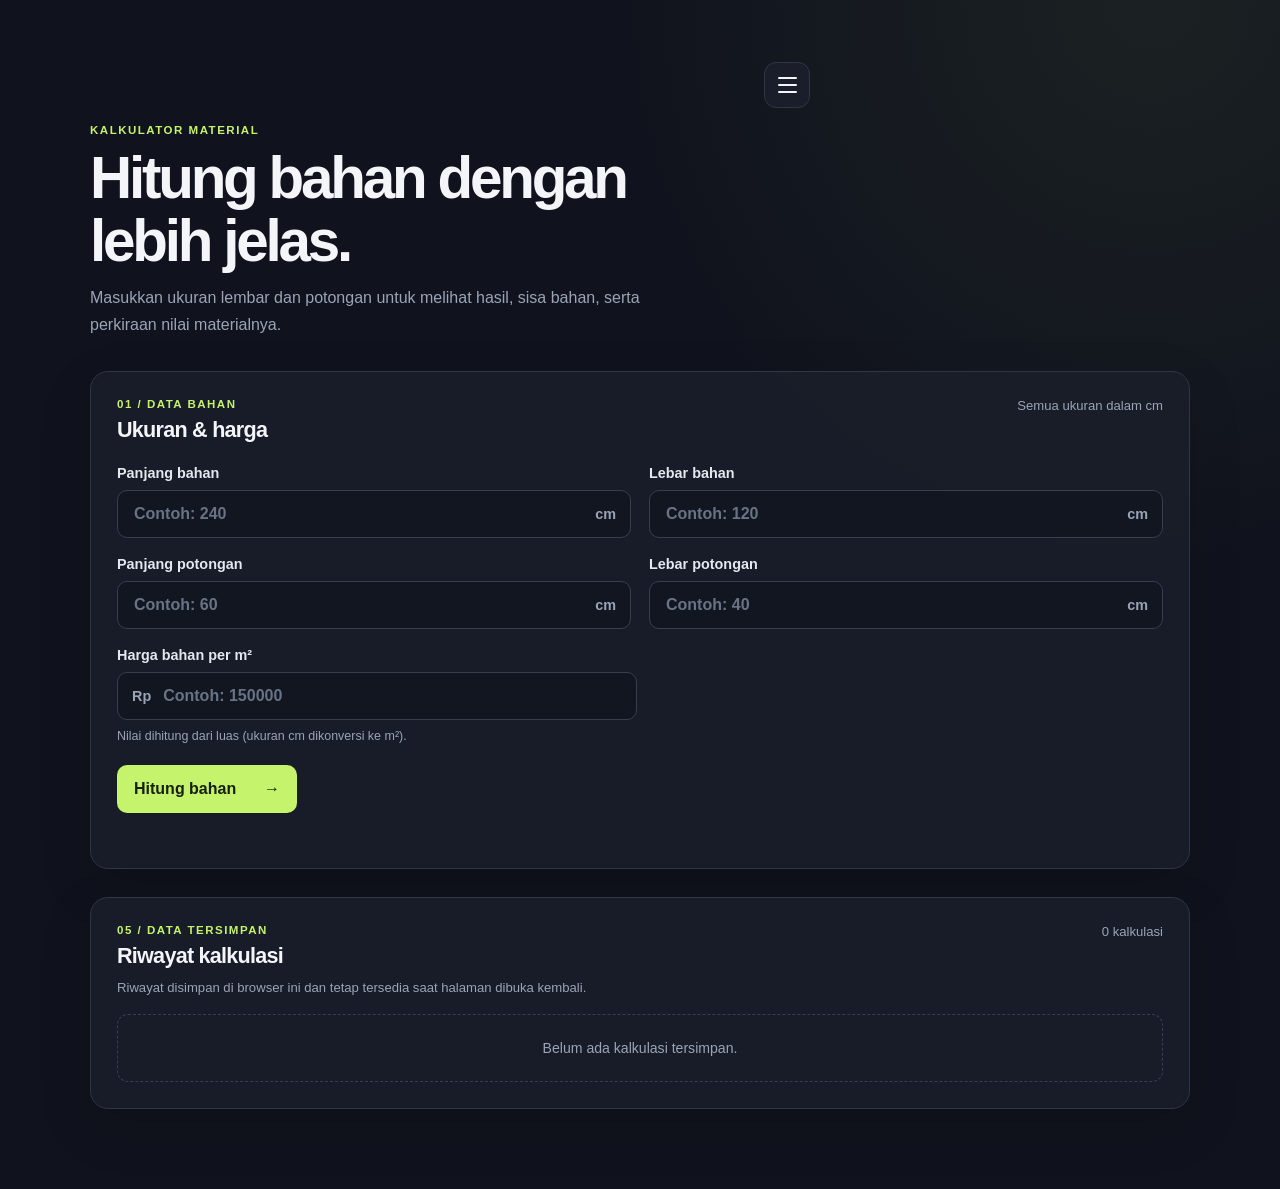
==== index.html @ a22ab29b "adding homepage for further update and resource control new file:   afirstview.html" ====
<!doctype html>
<html lang="id">
  <head>
    <meta charset="UTF-8" />
    <meta name="viewport" content="width=device-width, initial-scale=1" />
    <meta
      name="description"
      content="Hitung jumlah potongan, visualisasi sisa bahan, dan perkiraan nilai material."
    />
    <title>Kalkulator Potong Bahan</title>
    <link rel="stylesheet" href="style.css" />
  </head>
  <body>
    <main class="app-shell">
      <header class="page-header">
        <div class="page-menu-row">
          <div class="page-menu">
            <button
              id="menuToggle"
              class="menu-toggle"
              type="button"
              aria-label="Buka menu navigasi"
              aria-expanded="false"
              aria-controls="pageMenu"
            >
              <span></span>
              <span></span>
              <span></span>
            </button>
            <nav id="pageMenu" class="page-menu-links" aria-label="Navigasi halaman" hidden>
              <a href="afirstview.html">Beranda</a>
              <a href="index.html" aria-current="page">Kalkulator Potong Bahan</a>
            </nav>
          </div>
        </div>
        <p class="eyebrow">KALKULATOR MATERIAL</p>
        <h1>Hitung bahan dengan lebih jelas.</h1>
        <p class="intro">
          Masukkan ukuran lembar dan potongan untuk melihat hasil, sisa bahan,
          serta perkiraan nilai materialnya.
        </p>
      </header>

      <section class="panel input-panel" aria-labelledby="input-title">
        <div class="section-heading">
          <div>
            <p class="eyebrow">01 / DATA BAHAN</p>
            <h2 id="input-title">Ukuran &amp; harga</h2>
          </div>
          <span class="unit-note">Semua ukuran dalam cm</span>
        </div>

        <form id="calculatorForm">
          <div class="input-grid">
            <label class="field">
              <span>Panjang bahan</span>
              <span class="input-wrap">
                <input id="panjangBahan" name="panjangBahan" type="number" min="0" step="any" placeholder="Contoh: 240" required />
                <span>cm</span>
              </span>
            </label>
            <label class="field">
              <span>Lebar bahan</span>
              <span class="input-wrap">
                <input id="lebarBahan" name="lebarBahan" type="number" min="0" step="any" placeholder="Contoh: 120" required />
                <span>cm</span>
              </span>
            </label>
            <label class="field">
              <span>Panjang potongan</span>
              <span class="input-wrap">
                <input id="panjangPotong" name="panjangPotong" type="number" min="0" step="any" placeholder="Contoh: 60" required />
                <span>cm</span>
              </span>
            </label>
            <label class="field">
              <span>Lebar potongan</span>
              <span class="input-wrap">
                <input id="lebarPotong" name="lebarPotong" type="number" min="0" step="any" placeholder="Contoh: 40" required />
                <span>cm</span>
              </span>
            </label>
            <label class="field field-price">
              <span>Harga bahan per m²</span>
              <span class="input-wrap">
                <span>Rp</span>
                <input id="hargaPerMeter" name="hargaPerMeter" type="number" min="0" step="any" placeholder="Contoh: 150000" required />
              </span>
              <span class="field-hint">Nilai dihitung dari luas (ukuran cm dikonversi ke m²).</span>
            </label>
          </div>
          <button class="primary-button" type="submit">
            <span>Hitung bahan</span>
            <span aria-hidden="true">→</span>
          </button>
          <p id="statusMessage" class="status-message" role="status" aria-live="polite"></p>
        </form>
      </section>

      <section id="resultsSection" class="results-section" aria-labelledby="results-title" hidden>
        <div class="section-heading results-heading">
          <div>
            <p class="eyebrow">02 / HASIL KALKULASI</p>
            <h2 id="results-title">Ringkasan bahan</h2>
          </div>
          <span id="saveBadge" class="saved-badge">Menunggu penyimpanan</span>
        </div>

        <div class="metric-grid">
          <article class="metric-card metric-primary">
            <span class="metric-label">Jumlah potongan</span>
            <strong id="pieceCount" class="metric-value">—</strong>
            <span class="metric-detail">potongan utuh</span>
          </article>
          <article class="metric-card">
            <span class="metric-label">Luas bahan awal</span>
            <strong id="sheetArea" class="metric-value">—</strong>
            <span id="sheetAreaDetail" class="metric-detail">—</span>
          </article>
          <article class="metric-card">
            <span class="metric-label">Luas terpakai</span>
            <strong id="usedArea" class="metric-value">—</strong>
            <span id="usedAreaDetail" class="metric-detail">—</span>
          </article>
          <article class="metric-card">
            <span class="metric-label">Luas sisa</span>
            <strong id="leftoverArea" class="metric-value">—</strong>
            <span id="leftoverAreaDetail" class="metric-detail">—</span>
          </article>
        </div>

        <section class="panel value-panel" aria-labelledby="value-title">
          <div class="section-heading">
            <div>
              <p class="eyebrow">03 / NILAI MATERIAL</p>
              <h2 id="value-title">Perkiraan nilai tiap area</h2>
            </div>
            <span id="priceBasis" class="unit-note">Harga per m²</span>
          </div>
          <div class="value-grid">
            <div class="value-item">
              <span>Nilai seluruh bahan</span>
              <strong id="sheetValue">—</strong>
            </div>
            <div class="value-item">
              <span>Nilai area terpakai</span>
              <strong id="usedValue">—</strong>
            </div>
            <div class="value-item">
              <span>Nilai area sisa</span>
              <strong id="leftoverValue">—</strong>
            </div>
            <div class="value-item value-highlight">
              <span>Nilai per potongan</span>
              <strong id="pieceValue">—</strong>
            </div>
          </div>
          <p class="calculation-note">
            Perkiraan nilai berdasarkan luas saja, belum termasuk biaya potong
            atau faktor lain.
          </p>
        </section>

        <section class="panel visual-panel" aria-labelledby="visual-title">
          <div class="section-heading">
            <div>
              <p class="eyebrow">04 / VISUALISASI</p>
              <h2 id="visual-title">Sebelum &amp; sesudah dipotong</h2>
            </div>
          </div>
          <div class="diagram-grid">
            <article class="diagram-card">
              <h3>Sebelum dipotong</h3>
              <p id="beforeDimensions" class="diagram-subtitle"></p>
              <div id="beforeDiagram" class="diagram"></div>
            </article>
            <article class="diagram-card">
              <h3>Susunan setelah dipotong</h3>
              <p id="afterDimensions" class="diagram-subtitle"></p>
              <div id="afterDiagram" class="diagram"></div>
            </article>
          </div>
          <div class="visual-key" aria-label="Keterangan visual">
            <span><i class="key-swatch key-cut"></i>Area potongan utuh</span>
            <span><i class="key-swatch key-leftover"></i>Sisa bahan</span>
            <span><i class="key-swatch key-sheet"></i>Ukuran bahan awal</span>
          </div>
        </section>
      </section>

      <section class="panel history-panel" aria-labelledby="history-title">
        <div class="section-heading">
          <div>
            <p class="eyebrow">05 / DATA TERSIMPAN</p>
            <h2 id="history-title">Riwayat kalkulasi</h2>
          </div>
          <span id="historyCount" class="unit-note">0 kalkulasi</span>
        </div>
        <p class="history-note">
          Riwayat disimpan di browser ini dan tetap tersedia saat halaman dibuka kembali.
        </p>
        <div id="historyList" class="history-list"></div>
        <p id="emptyHistory" class="empty-state">Belum ada kalkulasi tersimpan.</p>
      </section>
    </main>
    <script src="main.js"></script>
  </body>
</html>
---- style.css ----
:root {
  color-scheme: dark;
  font-family: "Segoe UI", Arial, sans-serif;
  background: #10131d;
  color: #f3f5f8;
  font-synthesis: none;
  text-rendering: optimizeLegibility;
  --surface: #191e2a;
  --surface-soft: #202635;
  --line: #2e3545;
  --muted: #9aa4b6;
  --lime: #c5f36b;
  --green: #73d6a1;
  --orange: #f7b867;
}

* {
  box-sizing: border-box;
}

body {
  min-width: 320px;
  min-height: 100vh;
  margin: 0;
  background:
    radial-gradient(ellipse at 90% 0%, rgb(101 127 73 / 13%), transparent 34rem),
    #10131d;
}

button,
input {
  font: inherit;
}

.app-shell {
  width: min(100% - 40px, 1100px);
  margin: 0 auto;
  padding: 62px 0 80px;
}

.home-shell {
  max-width: 900px;
  padding-top: clamp(64px, 13vh, 132px);
}

.home-header {
  margin-bottom: 42px;
}

.home-features {
  max-width: 720px;
}

.home-feature-grid {
  display: grid;
  gap: 12px;
}

.home-feature-card {
  display: grid;
  grid-template-columns: auto 1fr auto;
  align-items: center;
  gap: 18px;
  padding: 22px;
  border: 1px solid var(--line);
  border-radius: 15px;
  background: var(--surface);
  color: inherit;
  text-decoration: none;
  transition: border-color 150ms ease, transform 150ms ease, background 150ms ease;
}

.home-feature-card:hover {
  transform: translateY(-2px);
  border-color: rgb(197 243 107 / 55%);
  background: var(--surface-soft);
}

.home-feature-card:focus-visible {
  outline: 3px solid var(--lime);
  outline-offset: 3px;
}

.home-feature-number {
  display: grid;
  width: 42px;
  height: 42px;
  place-items: center;
  border: 1px solid rgb(197 243 107 / 30%);
  border-radius: 12px;
  color: var(--lime);
  font-size: 0.8rem;
  font-weight: 700;
}

.home-feature-content {
  display: grid;
  gap: 5px;
}

.home-feature-content strong {
  font-size: 1rem;
}

.home-feature-content > span {
  color: var(--muted);
  font-size: 0.86rem;
  line-height: 1.5;
}

.home-feature-arrow {
  color: var(--lime);
  font-size: 1.35rem;
}

.page-menu-row {
  display: flex;
  justify-content: flex-end;
  margin-bottom: 16px;
}

.page-menu {
  position: relative;
}

.menu-toggle {
  display: grid;
  width: 46px;
  height: 46px;
  align-content: center;
  justify-items: center;
  gap: 5px;
  padding: 0;
  border: 1px solid var(--line);
  border-radius: 12px;
  background: var(--surface);
  color: #f3f5f8;
  cursor: pointer;
}

.menu-toggle:hover {
  border-color: rgb(197 243 107 / 55%);
}

.menu-toggle:focus-visible,
.page-menu-links a:focus-visible {
  outline: 3px solid var(--lime);
  outline-offset: 3px;
}

.menu-toggle span {
  width: 19px;
  height: 2px;
  border-radius: 2px;
  background: currentColor;
}

.page-menu-links {
  position: absolute;
  z-index: 2;
  top: calc(100% + 8px);
  right: 0;
  display: grid;
  width: max-content;
  min-width: 220px;
  gap: 4px;
  padding: 7px;
  border: 1px solid var(--line);
  border-radius: 12px;
  background: var(--surface);
  box-shadow: 0 14px 35px rgb(0 0 0 / 28%);
}

.page-menu-links a {
  padding: 10px 12px;
  border-radius: 8px;
  color: #f3f5f8;
  font-size: 0.88rem;
  text-decoration: none;
}

.page-menu-links a:hover,
.page-menu-links a[aria-current="page"] {
  background: var(--surface-soft);
  color: var(--lime);
}

.page-header {
  max-width: 720px;
  margin-bottom: 32px;
}

.eyebrow {
  margin: 0 0 10px;
  color: var(--lime);
  font-size: 0.72rem;
  font-weight: 700;
  letter-spacing: 0.13em;
}

h1,
h2,
h3,
p {
  margin-top: 0;
}

h1,
h2,
h3 {
  font-family: "Segoe UI", Arial, sans-serif;
}

h1 {
  max-width: 650px;
  margin-bottom: 12px;
  font-size: clamp(2.2rem, 5vw, 3.65rem);
  letter-spacing: -0.055em;
  line-height: 1.08;
}

.intro {
  max-width: 610px;
  margin-bottom: 0;
  color: var(--muted);
  font-size: 1rem;
  line-height: 1.7;
}

.panel {
  margin-top: 20px;
  padding: 26px;
  border: 1px solid var(--line);
  border-radius: 18px;
  background: rgb(25 30 42 / 92%);
  box-shadow: 0 18px 55px rgb(0 0 0 / 12%);
}

.input-panel {
  margin-top: 0;
}

.section-heading {
  display: flex;
  align-items: flex-start;
  justify-content: space-between;
  gap: 16px;
  margin-bottom: 22px;
}

.section-heading .eyebrow {
  margin-bottom: 7px;
}

h2 {
  margin-bottom: 0;
  font-size: 1.35rem;
  letter-spacing: -0.035em;
}

.unit-note,
.saved-badge {
  color: var(--muted);
  font-size: 0.82rem;
}

.saved-badge {
  padding: 7px 10px;
  border: 1px solid rgb(115 214 161 / 25%);
  border-radius: 999px;
  color: var(--green);
  white-space: nowrap;
}

.saved-badge.is-error {
  border-color: rgb(255 154 154 / 28%);
  color: #ff9a9a;
}

.input-grid {
  display: grid;
  grid-template-columns: repeat(2, minmax(0, 1fr));
  gap: 18px;
}

.field {
  display: flex;
  min-width: 0;
  flex-direction: column;
  gap: 9px;
  color: #e4e8ef;
  font-size: 0.9rem;
  font-weight: 600;
}

.field-price {
  grid-column: 1 / -1;
  max-width: 520px;
}

.input-wrap {
  display: flex;
  height: 48px;
  align-items: center;
  gap: 10px;
  padding: 0 14px;
  border: 1px solid #363e50;
  border-radius: 10px;
  background: #111620;
  color: var(--muted);
}

.input-wrap:focus-within {
  border-color: var(--lime);
  box-shadow: 0 0 0 3px rgb(197 243 107 / 10%);
}

.input-wrap input {
  width: 100%;
  min-width: 0;
  height: 100%;
  border: 0;
  outline: 0;
  background: transparent;
  color: #f3f5f8;
  font-size: 1rem;
}

.input-wrap input::placeholder {
  color: #697386;
}

.input-wrap input::-webkit-inner-spin-button,
.input-wrap input::-webkit-outer-spin-button {
  margin: 0;
  appearance: none;
}

.field-hint {
  color: var(--muted);
  font-size: 0.78rem;
  font-weight: 400;
}

.primary-button {
  display: flex;
  min-width: 180px;
  min-height: 48px;
  align-items: center;
  justify-content: space-between;
  gap: 24px;
  margin-top: 22px;
  padding: 0 17px;
  border: 0;
  border-radius: 10px;
  background: var(--lime);
  color: #172010;
  cursor: pointer;
  font-weight: 700;
  transition: background 150ms ease, transform 150ms ease;
}

.primary-button:hover {
  transform: translateY(-1px);
  background: #d3ff80;
}

.primary-button:focus-visible,
.delete-entry:focus-visible {
  outline: 3px solid #fff;
  outline-offset: 3px;
}

.status-message {
  min-height: 1.25em;
  margin: 12px 0 0;
  color: var(--green);
  font-size: 0.86rem;
}

.status-message.is-error {
  color: #ff9a9a;
}

.results-section {
  margin-top: 38px;
}

.results-heading {
  align-items: center;
  margin-bottom: 16px;
}

.metric-grid {
  display: grid;
  grid-template-columns: repeat(4, minmax(0, 1fr));
  gap: 12px;
}

.metric-card {
  display: flex;
  min-height: 140px;
  flex-direction: column;
  align-items: flex-start;
  padding: 18px;
  border: 1px solid var(--line);
  border-radius: 14px;
  background: var(--surface);
}

.metric-primary {
  border-color: rgb(197 243 107 / 35%);
  background: linear-gradient(145deg, #273322, #1a211e 75%);
}

.metric-label,
.metric-detail {
  color: var(--muted);
  font-size: 0.82rem;
}

.metric-value {
  margin: 13px 0 3px;
  font-family: Manrope, sans-serif;
  font-size: clamp(1.45rem, 3vw, 2rem);
  letter-spacing: -0.045em;
}

.value-grid {
  display: grid;
  grid-template-columns: repeat(2, minmax(0, 1fr));
  gap: 10px;
}

.value-item {
  display: flex;
  min-height: 76px;
  align-items: center;
  justify-content: space-between;
  gap: 16px;
  padding: 14px 16px;
  border: 1px solid var(--line);
  border-radius: 11px;
  background: var(--surface-soft);
  color: var(--muted);
  font-size: 0.9rem;
}

.value-item strong {
  color: #f3f5f8;
  font-size: 1rem;
  text-align: right;
  white-space: nowrap;
}

.value-highlight {
  border-color: rgb(197 243 107 / 28%);
  background: rgb(197 243 107 / 7%);
}

.value-highlight strong {
  color: var(--lime);
}

.calculation-note,
.history-note {
  margin: 16px 0 0;
  color: var(--muted);
  font-size: 0.82rem;
  line-height: 1.6;
}

.diagram-grid {
  display: grid;
  grid-template-columns: repeat(2, minmax(0, 1fr));
  gap: 14px;
}

.diagram-card {
  min-width: 0;
  padding: 18px;
  border: 1px solid var(--line);
  border-radius: 13px;
  background: #141923;
}

.diagram-card h3 {
  margin-bottom: 4px;
  font-size: 1rem;
}

.diagram-subtitle {
  margin-bottom: 5px;
  color: var(--muted);
  font-size: 0.78rem;
}

.diagram {
  display: flex;
  min-height: 210px;
  align-items: center;
  justify-content: center;
  overflow: hidden;
}

.diagram svg {
  display: block;
  width: 100%;
  max-height: 230px;
  overflow: visible;
}

.visual-key {
  display: flex;
  flex-wrap: wrap;
  gap: 12px 22px;
  margin-top: 17px;
  color: var(--muted);
  font-size: 0.82rem;
}

.visual-key span {
  display: inline-flex;
  align-items: center;
  gap: 8px;
}

.key-swatch {
  display: inline-block;
  width: 12px;
  height: 12px;
  border-radius: 3px;
}

.key-cut {
  background: var(--green);
}

.key-leftover {
  background: var(--orange);
}

.key-sheet {
  border: 1px solid #8892a6;
  background: transparent;
}

.history-panel {
  margin-top: 28px;
}

.history-panel .section-heading {
  margin-bottom: 8px;
}

.history-note {
  margin: 0 0 16px;
}

.history-list {
  display: grid;
  gap: 10px;
}

.history-entry {
  display: flex;
  align-items: center;
  justify-content: space-between;
  gap: 18px;
  padding: 15px 16px;
  border: 1px solid var(--line);
  border-radius: 11px;
  background: #141923;
}

.history-entry-main {
  min-width: 0;
}

.history-entry-title {
  margin-bottom: 4px;
  color: #edf0f5;
  font-weight: 600;
}

.history-entry-detail,
.history-entry-date {
  margin-bottom: 0;
  color: var(--muted);
  font-size: 0.8rem;
  line-height: 1.5;
}

.history-entry-side {
  display: flex;
  flex-shrink: 0;
  align-items: center;
  gap: 14px;
}

.history-entry-value {
  color: var(--lime);
  font-weight: 700;
  text-align: right;
}

.delete-entry {
  padding: 7px 10px;
  border: 1px solid #424b5e;
  border-radius: 8px;
  background: transparent;
  color: #cad0dc;
  cursor: pointer;
  font-size: 0.78rem;
}

.delete-entry:hover {
  border-color: #ff9a9a;
  color: #ff9a9a;
}

.empty-state {
  margin: 0;
  padding: 25px 16px;
  border: 1px dashed #363e50;
  border-radius: 11px;
  color: var(--muted);
  font-size: 0.88rem;
  text-align: center;
}

[hidden] {
  display: none !important;
}

@media (max-width: 760px) {
  .app-shell {
    width: min(100% - 28px, 580px);
    padding-top: 38px;
  }

  .metric-grid {
    grid-template-columns: repeat(2, minmax(0, 1fr));
  }

  .diagram-grid {
    grid-template-columns: 1fr;
  }
}

@media (max-width: 480px) {
  .app-shell {
    width: min(100% - 22px, 420px);
  }

  .home-feature-card {
    gap: 12px;
    padding: 17px;
  }

  .panel {
    padding: 19px;
    border-radius: 15px;
  }

  .input-grid,
  .value-grid {
    grid-template-columns: 1fr;
  }

  .field-price {
    grid-column: auto;
  }

  .unit-note,
  .saved-badge {
    font-size: 0.73rem;
    text-align: right;
  }

  .results-heading {
    align-items: flex-start;
  }

  .history-entry {
    align-items: flex-start;
    flex-direction: column;
  }

  .history-entry-side {
    width: 100%;
    justify-content: space-between;
  }
}
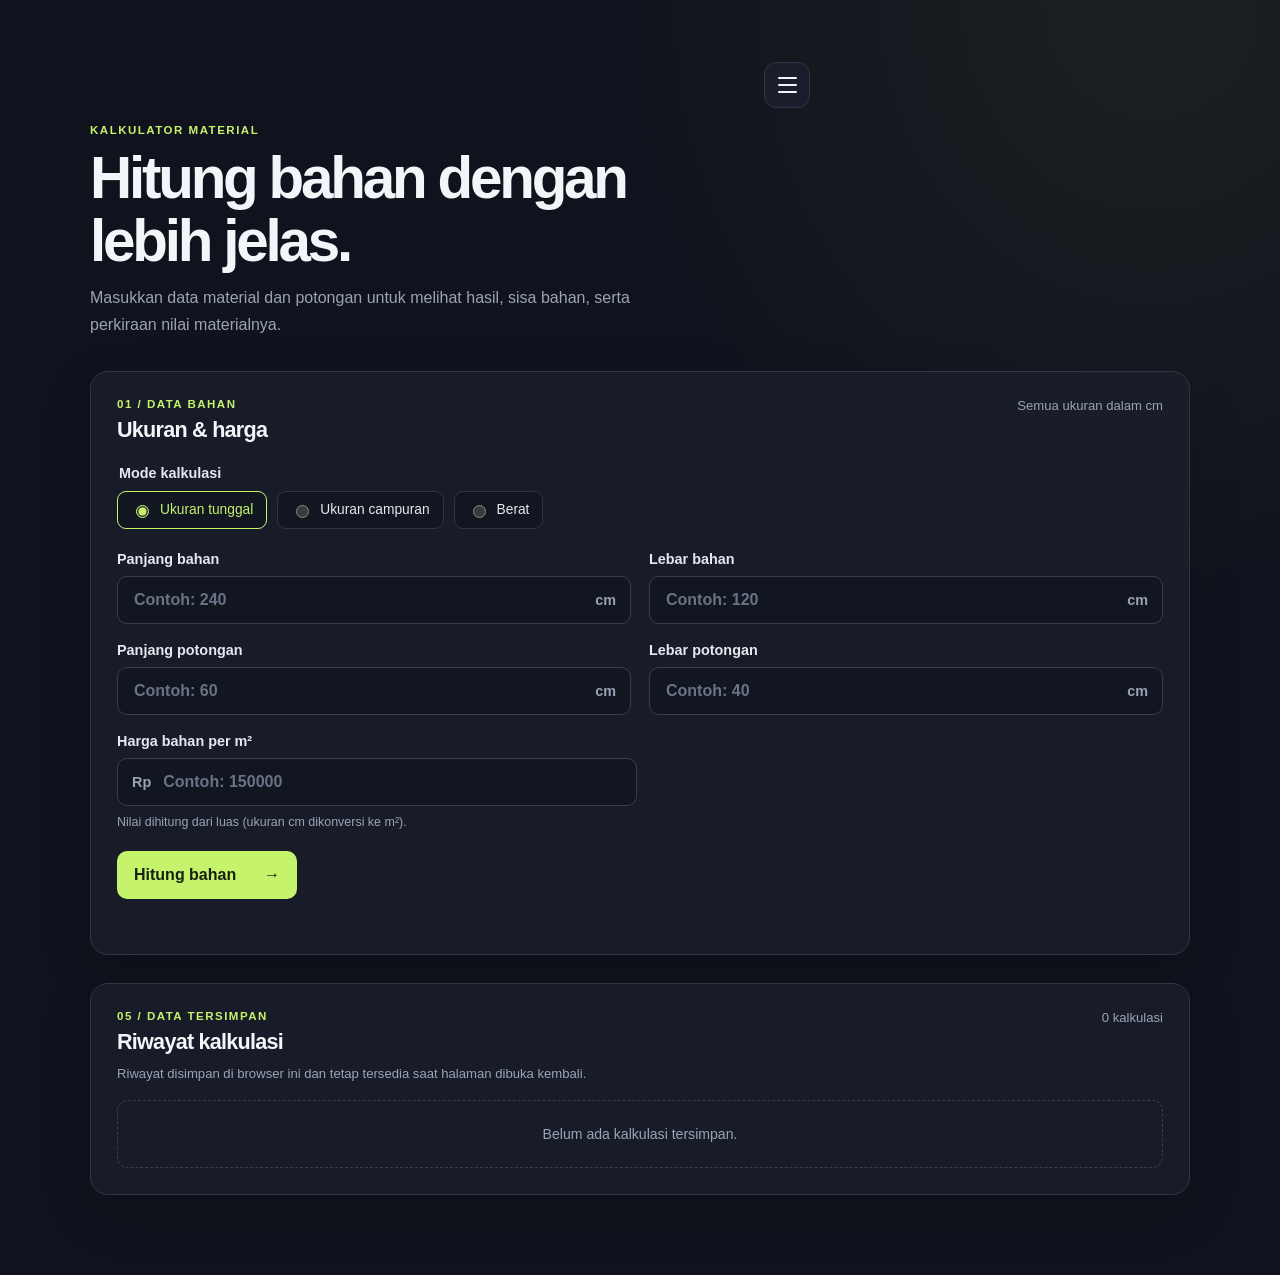
==== commit 3feea3f3: "new feature: added new feature to the application" ====
--- a/index.html
+++ b/index.html
@@ -5,7 +5,7 @@
     <meta name="viewport" content="width=device-width, initial-scale=1" />
     <meta
       name="description"
-      content="Hitung jumlah potongan, visualisasi sisa bahan, dan perkiraan nilai material."
+      content="Hitung potongan ukuran tunggal atau campuran berdasarkan ukuran maupun berat bahan."
     />
     <title>Kalkulator Potong Bahan</title>
     <link rel="stylesheet" href="style.css" />
@@ -27,16 +27,23 @@
               <span></span>
               <span></span>
             </button>
-            <nav id="pageMenu" class="page-menu-links" aria-label="Navigasi halaman" hidden>
+            <nav
+              id="pageMenu"
+              class="page-menu-links"
+              aria-label="Navigasi halaman"
+              hidden
+            >
               <a href="afirstview.html">Beranda</a>
-              <a href="index.html" aria-current="page">Kalkulator Potong Bahan</a>
+              <a href="index.html" aria-current="page"
+                >Kalkulator Potong Bahan</a
+              >
             </nav>
           </div>
         </div>
         <p class="eyebrow">KALKULATOR MATERIAL</p>
         <h1>Hitung bahan dengan lebih jelas.</h1>
         <p class="intro">
-          Masukkan ukuran lembar dan potongan untuk melihat hasil, sisa bahan,
+          Masukkan data material dan potongan untuk melihat hasil, sisa bahan,
           serta perkiraan nilai materialnya.
         </p>
       </header>
@@ -47,57 +54,193 @@
             <p class="eyebrow">01 / DATA BAHAN</p>
             <h2 id="input-title">Ukuran &amp; harga</h2>
           </div>
-          <span class="unit-note">Semua ukuran dalam cm</span>
+          <span id="unitNote" class="unit-note">Semua ukuran dalam cm</span>
         </div>
 
         <form id="calculatorForm">
+          <fieldset class="mode-switch">
+            <legend>Mode kalkulasi</legend>
+            <label>
+              <input
+                type="radio"
+                name="calculationMode"
+                value="single"
+                checked
+              />
+              Ukuran tunggal
+            </label>
+            <label>
+              <input type="radio" name="calculationMode" value="multi" />
+              Ukuran campuran
+            </label>
+            <label>
+              <input type="radio" name="calculationMode" value="weight" />
+              Berat
+            </label>
+          </fieldset>
+
           <div class="input-grid">
+            <label class="field dimensions-field">
+              <span>Panjang bahan</span>
+              <span class="input-wrap">
+                <input
+                  id="panjangBahan"
+                  name="panjangBahan"
+                  type="number"
+                  min="0"
+                  step="any"
+                  placeholder="Contoh: 240"
+                  required
+                />
+                <span>cm</span>
+              </span>
+            </label>
+            <label class="field dimensions-field">
+              <span>Lebar bahan</span>
+              <span class="input-wrap">
+                <input
+                  id="lebarBahan"
+                  name="lebarBahan"
+                  type="number"
+                  min="0"
+                  step="any"
+                  placeholder="Contoh: 120"
+                  required
+                />
+                <span>cm</span>
+              </span>
+            </label>
+            <label class="field single-size-field">
+              <span>Panjang potongan</span>
+              <span class="input-wrap">
+                <input
+                  id="panjangPotong"
+                  name="panjangPotong"
+                  type="number"
+                  min="0"
+                  step="any"
+                  placeholder="Contoh: 60"
+                  required
+                />
+                <span>cm</span>
+              </span>
+            </label>
+            <label class="field single-size-field">
+              <span>Lebar potongan</span>
+              <span class="input-wrap">
+                <input
+                  id="lebarPotong"
+                  name="lebarPotong"
+                  type="number"
+                  min="0"
+                  step="any"
+                  placeholder="Contoh: 40"
+                  required
+                />
+                <span>cm</span>
+              </span>
+            </label>
+            <label class="field field-price size-price-field">
+              <span>Harga bahan per m²</span>
+              <span class="input-wrap">
+                <span>Rp</span>
+                <input
+                  id="hargaPerMeter"
+                  name="hargaPerMeter"
+                  type="number"
+                  min="0"
+                  step="any"
+                  placeholder="Contoh: 150000"
+                  required
+                />
+              </span>
+              <span class="field-hint"
+                >Nilai dihitung dari luas (ukuran cm dikonversi ke m²).</span
+              >
+            </label>
+          </div>
+          <section
+            id="multiSizeFields"
+            class="mode-fields"
+            hidden
+            aria-labelledby="multi-size-title"
+          >
+            <div class="section-heading compact-heading">
+              <div>
+                <h3 id="multi-size-title">Ukuran potongan</h3>
+                <p class="field-hint">
+                  Masukkan semua ukuran yang ingin dibuat. Kalkulator mencoba
+                  memasukkan tiap ukuran setidaknya sekali, orientasi boleh
+                  diputar, lalu mengisi sisa bahan.
+                </p>
+              </div>
+            </div>
+            <div id="sizeRows" class="size-rows"></div>
+            <button id="addSizeButton" class="secondary-button" type="button">
+              + Tambah ukuran
+            </button>
+            <p class="field-hint">Maksimal 10 jenis ukuran.</p>
+          </section>
+          <div class="input-grid weight-fields" hidden>
             <label class="field">
-              <span>Panjang bahan</span>
-              <span class="input-wrap">
-                <input id="panjangBahan" name="panjangBahan" type="number" min="0" step="any" placeholder="Contoh: 240" required />
-                <span>cm</span>
+              <span>Berat bahan tersedia</span>
+              <span class="input-wrap">
+                <input
+                  id="materialWeight"
+                  type="number"
+                  min="0"
+                  step="any"
+                  placeholder="Contoh: 20"
+                />
+                <span>kg</span>
               </span>
             </label>
             <label class="field">
-              <span>Lebar bahan</span>
-              <span class="input-wrap">
-                <input id="lebarBahan" name="lebarBahan" type="number" min="0" step="any" placeholder="Contoh: 120" required />
-                <span>cm</span>
-              </span>
-            </label>
-            <label class="field">
-              <span>Panjang potongan</span>
-              <span class="input-wrap">
-                <input id="panjangPotong" name="panjangPotong" type="number" min="0" step="any" placeholder="Contoh: 60" required />
-                <span>cm</span>
-              </span>
-            </label>
-            <label class="field">
-              <span>Lebar potongan</span>
-              <span class="input-wrap">
-                <input id="lebarPotong" name="lebarPotong" type="number" min="0" step="any" placeholder="Contoh: 40" required />
-                <span>cm</span>
+              <span>Berat per potongan</span>
+              <span class="input-wrap">
+                <input
+                  id="pieceWeight"
+                  type="number"
+                  min="0"
+                  step="any"
+                  placeholder="Contoh: 0,5"
+                />
+                <span>kg</span>
               </span>
             </label>
             <label class="field field-price">
-              <span>Harga bahan per m²</span>
+              <span>Harga bahan per kg</span>
               <span class="input-wrap">
                 <span>Rp</span>
-                <input id="hargaPerMeter" name="hargaPerMeter" type="number" min="0" step="any" placeholder="Contoh: 150000" required />
-              </span>
-              <span class="field-hint">Nilai dihitung dari luas (ukuran cm dikonversi ke m²).</span>
+                <input
+                  id="pricePerKg"
+                  type="number"
+                  min="0"
+                  step="any"
+                  placeholder="Contoh: 50000"
+                />
+              </span>
             </label>
           </div>
           <button class="primary-button" type="submit">
             <span>Hitung bahan</span>
             <span aria-hidden="true">→</span>
           </button>
-          <p id="statusMessage" class="status-message" role="status" aria-live="polite"></p>
+          <p
+            id="statusMessage"
+            class="status-message"
+            role="status"
+            aria-live="polite"
+          ></p>
         </form>
       </section>
 
-      <section id="resultsSection" class="results-section" aria-labelledby="results-title" hidden>
+      <section
+        id="resultsSection"
+        class="results-section"
+        aria-labelledby="results-title"
+        hidden
+      >
         <div class="section-heading results-heading">
           <div>
             <p class="eyebrow">02 / HASIL KALKULASI</p>
@@ -128,6 +271,55 @@
             <span id="leftoverAreaDetail" class="metric-detail">—</span>
           </article>
         </div>
+        <div id="multiSummary" class="multi-summary" hidden>
+          <h3>Hasil tiap ukuran</h3>
+          <div id="multiCounts" class="multi-counts"></div>
+          <p class="calculation-note">
+            Susunan campuran menggunakan pencarian heuristik dan memprioritaskan
+            tiap ukuran yang muat. Hasilnya adalah susunan terbaik yang
+            ditemukan, bukan jaminan optimum matematis.
+          </p>
+          <p id="multiLimitNote" class="calculation-note limit-note" hidden>
+            Batas 1.000 potongan tercapai; hasil mungkin belum mencakup semua
+            potongan yang bisa dipotong.
+          </p>
+        </div>
+        <section
+          id="weightResults"
+          class="panel weight-results"
+          hidden
+          aria-labelledby="weight-results-title"
+        >
+          <div class="section-heading">
+            <div>
+              <p class="eyebrow">HASIL BERDASARKAN BERAT</p>
+              <h2 id="weight-results-title">Ringkasan berat</h2>
+            </div>
+          </div>
+          <div class="value-grid">
+            <div class="value-item">
+              <span>Berat bahan tersedia</span
+              ><strong id="weightTotal">—</strong>
+            </div>
+            <div class="value-item">
+              <span>Jumlah potongan</span><strong id="weightPieces">—</strong>
+            </div>
+            <div class="value-item">
+              <span>Berat terpakai</span><strong id="weightUsed">—</strong>
+            </div>
+            <div class="value-item">
+              <span>Sisa berat</span><strong id="weightLeftover">—</strong>
+            </div>
+            <div class="value-item">
+              <span>Nilai seluruh bahan</span
+              ><strong id="weightSheetValue">—</strong>
+            </div>
+            <div class="value-item">
+              <span>Nilai berat terpakai</span
+              ><strong id="weightUsedValue">—</strong>
+            </div>
+          </div>
+        </section>
 
         <section class="panel value-panel" aria-labelledby="value-title">
           <div class="section-heading">
@@ -197,10 +389,13 @@
           <span id="historyCount" class="unit-note">0 kalkulasi</span>
         </div>
         <p class="history-note">
-          Riwayat disimpan di browser ini dan tetap tersedia saat halaman dibuka kembali.
+          Riwayat disimpan di browser ini dan tetap tersedia saat halaman dibuka
+          kembali.
         </p>
         <div id="historyList" class="history-list"></div>
-        <p id="emptyHistory" class="empty-state">Belum ada kalkulasi tersimpan.</p>
+        <p id="emptyHistory" class="empty-state">
+          Belum ada kalkulasi tersimpan.
+        </p>
       </section>
     </main>
     <script src="main.js"></script>
--- a/style.css
+++ b/style.css
@@ -283,6 +283,150 @@
   gap: 18px;
 }
 
+.mode-switch {
+  display: flex;
+  flex-wrap: wrap;
+  gap: 10px;
+  margin: 0 0 22px;
+  padding: 0;
+  border: 0;
+}
+
+.mode-switch legend {
+  flex-basis: 100%;
+  margin-bottom: 10px;
+  color: #e4e8ef;
+  font-size: 0.9rem;
+  font-weight: 600;
+}
+
+.mode-switch label {
+  display: inline-flex;
+  align-items: center;
+  gap: 8px;
+  padding: 10px 13px;
+  border: 1px solid var(--line);
+  border-radius: 9px;
+  background: #111620;
+  color: #e4e8ef;
+  cursor: pointer;
+  font-size: 0.86rem;
+}
+
+.mode-switch label.is-selected {
+  border-color: var(--lime);
+  color: var(--lime);
+}
+
+.mode-switch input {
+  accent-color: var(--lime);
+}
+
+.mode-fields {
+  margin-top: 24px;
+}
+
+.compact-heading {
+  margin-bottom: 14px;
+}
+
+.compact-heading h3,
+.multi-summary h3 {
+  margin: 0 0 7px;
+  font-size: 1rem;
+}
+
+.compact-heading .field-hint {
+  display: block;
+  max-width: 600px;
+  line-height: 1.5;
+}
+
+.size-rows {
+  display: grid;
+  gap: 12px;
+  margin-bottom: 12px;
+}
+
+.size-row {
+  display: grid;
+  grid-template-columns: minmax(0, 1fr) minmax(0, 1fr) auto;
+  align-items: end;
+  gap: 12px;
+  padding: 15px;
+  border: 1px solid var(--line);
+  border-radius: 12px;
+  background: #141923;
+}
+
+.size-row .field {
+  font-size: 0.82rem;
+}
+
+.secondary-button {
+  min-height: 40px;
+  padding: 0 13px;
+  border: 1px solid #424b5e;
+  border-radius: 9px;
+  background: transparent;
+  color: #e4e8ef;
+  cursor: pointer;
+  font-size: 0.86rem;
+}
+
+.secondary-button:hover {
+  border-color: var(--lime);
+  color: var(--lime);
+}
+
+.remove-size {
+  width: 40px;
+  height: 48px;
+  border: 1px solid #424b5e;
+  border-radius: 9px;
+  background: transparent;
+  color: #cad0dc;
+  cursor: pointer;
+  font-size: 1.1rem;
+}
+
+.remove-size:hover {
+  border-color: #ff9a9a;
+  color: #ff9a9a;
+}
+
+.multi-summary {
+  margin-top: 16px;
+  padding: 20px;
+  border: 1px solid var(--line);
+  border-radius: 14px;
+  background: var(--surface);
+}
+
+.multi-counts {
+  display: grid;
+  gap: 8px;
+}
+
+.multi-count-row {
+  display: flex;
+  justify-content: space-between;
+  gap: 12px;
+  padding: 11px 13px;
+  border-radius: 9px;
+  background: var(--surface-soft);
+  color: var(--muted);
+}
+
+.multi-count-row strong {
+  color: #f3f5f8;
+  white-space: nowrap;
+}
+
+.weight-results {
+  margin-top: 18px;
+}
+
 .field {
   display: flex;
   min-width: 0;
@@ -470,6 +614,10 @@
   line-height: 1.6;
 }
 
+.limit-note {
+  color: #ff9a9a;
+}
+
 .diagram-grid {
   display: grid;
   grid-template-columns: repeat(2, minmax(0, 1fr));
@@ -672,6 +820,16 @@
     grid-column: auto;
   }
 
+  .size-row {
+    grid-template-columns: 1fr 1fr;
+  }
+
+  .remove-size {
+    grid-column: 1 / -1;
+    width: 100%;
+    height: 40px;
+  }
+
   .unit-note,
   .saved-badge {
     font-size: 0.73rem;
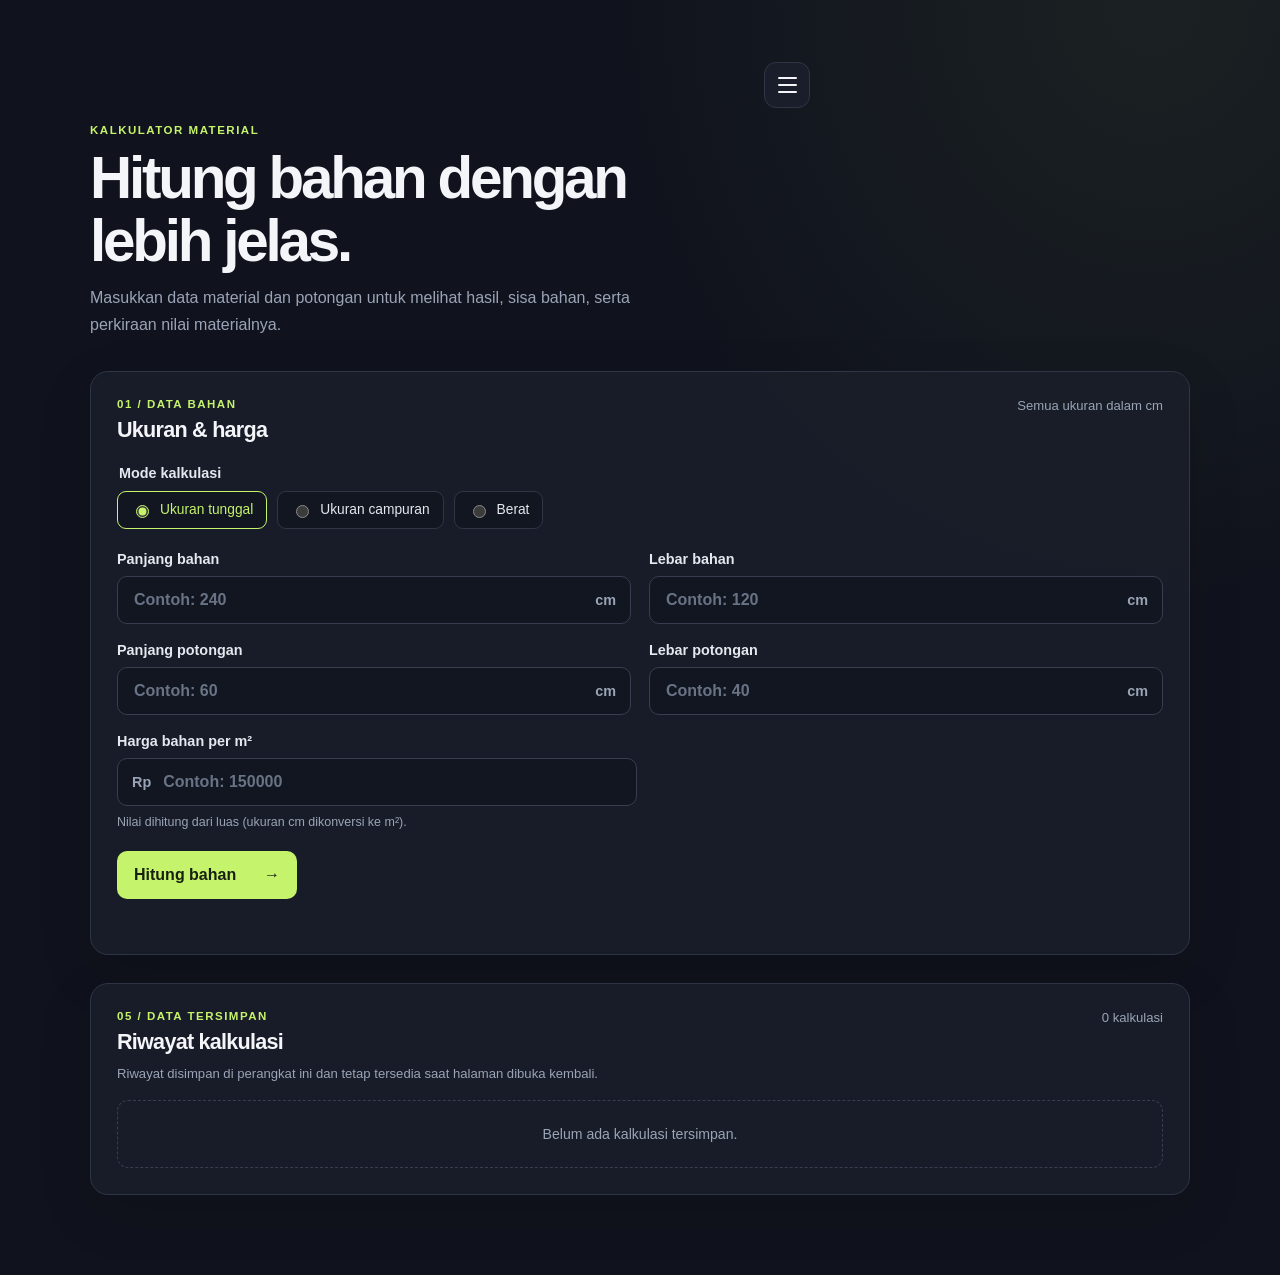
==== commit 5911c236: "first release" ====
--- a/index.html
+++ b/index.html
@@ -7,6 +7,8 @@
       name="description"
       content="Hitung potongan ukuran tunggal atau campuran berdasarkan ukuran maupun berat bahan."
     />
+    <meta name="theme-color" content="#10131d" />
+    <link rel="manifest" href="manifest.webmanifest" />
     <title>Kalkulator Potong Bahan</title>
     <link rel="stylesheet" href="style.css" />
   </head>
@@ -14,6 +16,9 @@
     <main class="app-shell">
       <header class="page-header">
         <div class="page-menu-row">
+          <button id="installAppButton" class="install-button" type="button" hidden>
+            Pasang aplikasi
+          </button>
           <div class="page-menu">
             <button
               id="menuToggle"
@@ -37,6 +42,7 @@
               <a href="index.html" aria-current="page"
                 >Kalkulator Potong Bahan</a
               >
+              <a href="moneydata.html">Data Keuangan</a>
             </nav>
           </div>
         </div>
@@ -389,8 +395,8 @@
           <span id="historyCount" class="unit-note">0 kalkulasi</span>
         </div>
         <p class="history-note">
-          Riwayat disimpan di browser ini dan tetap tersedia saat halaman dibuka
-          kembali.
+          Riwayat disimpan di perangkat ini dan tetap tersedia saat halaman
+          dibuka kembali.
         </p>
         <div id="historyList" class="history-list"></div>
         <p id="emptyHistory" class="empty-state">
@@ -398,6 +404,8 @@
         </p>
       </section>
     </main>
+    <script src="app-storage.js"></script>
     <script src="main.js"></script>
+    <script src="pwa.js"></script>
   </body>
 </html>
--- a/style.css
+++ b/style.css
@@ -116,6 +116,7 @@
 .page-menu-row {
   display: flex;
   justify-content: flex-end;
+  gap: 10px;
   margin-bottom: 16px;
 }
 
@@ -379,6 +380,83 @@
   color: var(--lime);
 }
 
+.install-button {
+  min-height: 40px;
+  padding: 0 13px;
+  border: 1px solid rgb(197 243 107 / 45%);
+  border-radius: 9px;
+  background: var(--surface);
+  color: var(--lime);
+  cursor: pointer;
+  font-size: 0.86rem;
+  font-weight: 600;
+}
+
+.install-button:hover {
+  border-color: var(--lime);
+  background: var(--surface-soft);
+}
+
+.install-button:focus-visible,
+.backup-panel button:focus-visible,
+.backup-panel select:focus-visible {
+  outline: 3px solid var(--lime);
+  outline-offset: 3px;
+}
+
+button:disabled {
+  cursor: not-allowed;
+  opacity: 0.58;
+}
+
+.backup-actions {
+  display: flex;
+  flex-wrap: wrap;
+  gap: 10px;
+  margin: 16px 0;
+}
+
+.backup-file-field {
+  margin-top: 20px;
+}
+
+.backup-file-field input,
+.backup-preview select {
+  width: 100%;
+  min-height: 46px;
+  padding: 10px 12px;
+  border: 1px solid #394255;
+  border-radius: 9px;
+  background: #111620;
+  color: #f3f5f8;
+}
+
+.backup-preview {
+  display: grid;
+  gap: 14px;
+  margin-top: 18px;
+  padding: 16px;
+  border: 1px solid var(--line);
+  border-radius: 12px;
+  background: #141923;
+}
+
+.backup-preview p {
+  margin: 0;
+  color: #e4e8ef;
+}
+
+.install-guide p {
+  max-width: 760px;
+  margin-bottom: 12px;
+  color: var(--muted);
+  line-height: 1.65;
+}
+
+.install-guide p:last-child {
+  margin-bottom: 0;
+}
+
 .remove-size {
   width: 40px;
   height: 48px;
@@ -777,6 +855,256 @@
   text-align: center;
 }
 
+/* Layout for the sales ledger, date filters, and charts on moneydata.html. */
+.finance-shell {
+  max-width: 1180px;
+}
+
+.sales-form-grid,
+.filter-grid {
+  display: grid;
+  grid-template-columns: repeat(2, minmax(0, 1fr));
+  gap: 18px;
+}
+
+.optional-note {
+  color: var(--muted);
+  font-size: 0.8rem;
+  font-weight: 400;
+}
+
+.sales-form-actions {
+  display: flex;
+  flex-wrap: wrap;
+  align-items: center;
+  gap: 10px;
+}
+
+.sales-form-actions .primary-button {
+  margin-top: 20px;
+}
+
+.sales-form-actions .secondary-button {
+  margin-top: 20px;
+}
+
+.sales-kpi-grid {
+  display: grid;
+  grid-template-columns: repeat(5, minmax(0, 1fr));
+  gap: 12px;
+  margin-top: 20px;
+}
+
+.sales-kpi-grid .metric-card {
+  min-height: 150px;
+}
+
+.sales-kpi-grid .metric-value {
+  overflow-wrap: anywhere;
+}
+
+#salesTable {
+  min-width: 1160px;
+}
+
+.filter-panel {
+  margin-top: 20px;
+}
+
+.filter-panel .section-heading {
+  align-items: center;
+}
+
+.filter-grid {
+  max-width: 700px;
+}
+
+.sales-charts {
+  display: grid;
+  grid-template-columns: repeat(2, minmax(0, 1fr));
+  gap: 14px;
+  margin-top: 20px;
+}
+
+.sales-chart-panel {
+  min-width: 0;
+  margin-top: 0;
+  padding: 22px;
+}
+
+.sales-chart-panel .section-heading {
+  margin-bottom: 12px;
+}
+
+.chart-container {
+  display: flex;
+  min-height: 300px;
+  align-items: center;
+  justify-content: center;
+  overflow: hidden;
+}
+
+.chart-container svg {
+  display: block;
+  width: 100%;
+  overflow: visible;
+}
+
+.chart-container svg text,
+.pie-chart svg text {
+  font-family: "Segoe UI", Arial, sans-serif;
+}
+
+.chart-empty {
+  margin: 0;
+  color: var(--muted);
+  font-size: 0.88rem;
+  text-align: center;
+}
+
+.pie-chart-layout {
+  display: grid;
+  min-height: 300px;
+  grid-template-columns: minmax(160px, 1fr) minmax(145px, 1.2fr);
+  align-items: center;
+  gap: 12px;
+}
+
+.pie-chart {
+  display: grid;
+  min-width: 0;
+  min-height: 250px;
+  place-items: center;
+}
+
+.pie-chart svg {
+  display: block;
+  width: min(100%, 300px);
+}
+
+.chart-legend {
+  display: grid;
+  gap: 10px;
+}
+
+.chart-legend-item {
+  display: grid;
+  grid-template-columns: 12px minmax(0, 1fr);
+  align-items: start;
+  gap: 4px 8px;
+  color: var(--muted);
+  font-size: 0.78rem;
+}
+
+.chart-swatch {
+  width: 11px;
+  height: 11px;
+  margin-top: 3px;
+  border-radius: 3px;
+}
+
+.chart-legend-name {
+  overflow-wrap: anywhere;
+}
+
+.chart-legend-amount {
+  grid-column: 2;
+  color: #f3f5f8;
+  font-size: 0.78rem;
+  font-weight: 600;
+}
+
+.line-chart-legend {
+  display: flex;
+  flex-wrap: wrap;
+  gap: 10px 18px;
+  margin-top: 8px;
+}
+
+.line-legend-item {
+  display: inline-flex;
+  align-items: center;
+  gap: 7px;
+  color: var(--muted);
+  font-size: 0.78rem;
+}
+
+.line-legend-swatch {
+  width: 18px;
+  height: 3px;
+  flex: 0 0 auto;
+  border-radius: 2px;
+}
+
+.sales-table-panel {
+  margin-top: 20px;
+}
+
+.sales-table-wrap {
+  overflow-x: auto;
+}
+
+.sales-table {
+  width: 100%;
+  min-width: 900px;
+  border-collapse: collapse;
+  font-size: 0.84rem;
+  text-align: left;
+}
+
+.sales-table th,
+.sales-table td {
+  padding: 12px 10px;
+  border-bottom: 1px solid var(--line);
+  vertical-align: top;
+}
+
+.sales-table th {
+  color: var(--muted);
+  font-size: 0.74rem;
+  font-weight: 600;
+  white-space: nowrap;
+}
+
+.sales-table td {
+  color: #e4e8ef;
+}
+
+.sales-table tbody tr:hover {
+  background: rgb(255 255 255 / 2%);
+}
+
+.sales-actions {
+  display: flex;
+  gap: 6px;
+}
+
+.sales-action-button {
+  padding: 6px 8px;
+  border: 1px solid #424b5e;
+  border-radius: 7px;
+  background: transparent;
+  color: #cad0dc;
+  cursor: pointer;
+  font-size: 0.75rem;
+}
+
+.sales-action-button:hover {
+  border-color: var(--lime);
+  color: var(--lime);
+}
+
+.sales-action-button[data-action="delete"]:hover {
+  border-color: #ff9a9a;
+  color: #ff9a9a;
+}
+
+.sales-action-button:focus-visible,
+.secondary-button:focus-visible {
+  outline: 3px solid var(--lime);
+  outline-offset: 3px;
+}
+
 [hidden] {
   display: none !important;
 }
@@ -794,6 +1122,14 @@
   .diagram-grid {
     grid-template-columns: 1fr;
   }
+
+  .sales-charts {
+    grid-template-columns: 1fr;
+  }
+
+  .sales-kpi-grid {
+    grid-template-columns: repeat(2, minmax(0, 1fr));
+  }
 }
 
 @media (max-width: 480px) {
@@ -812,8 +1148,22 @@
   }
 
   .input-grid,
-  .value-grid {
+  .value-grid,
+  .sales-form-grid,
+  .filter-grid {
     grid-template-columns: 1fr;
+  }
+
+  .sales-kpi-grid {
+    grid-template-columns: 1fr;
+  }
+
+  .pie-chart-layout {
+    grid-template-columns: minmax(0, 1fr);
+  }
+
+  .chart-legend {
+    grid-template-columns: repeat(2, minmax(0, 1fr));
   }
 
   .field-price {
